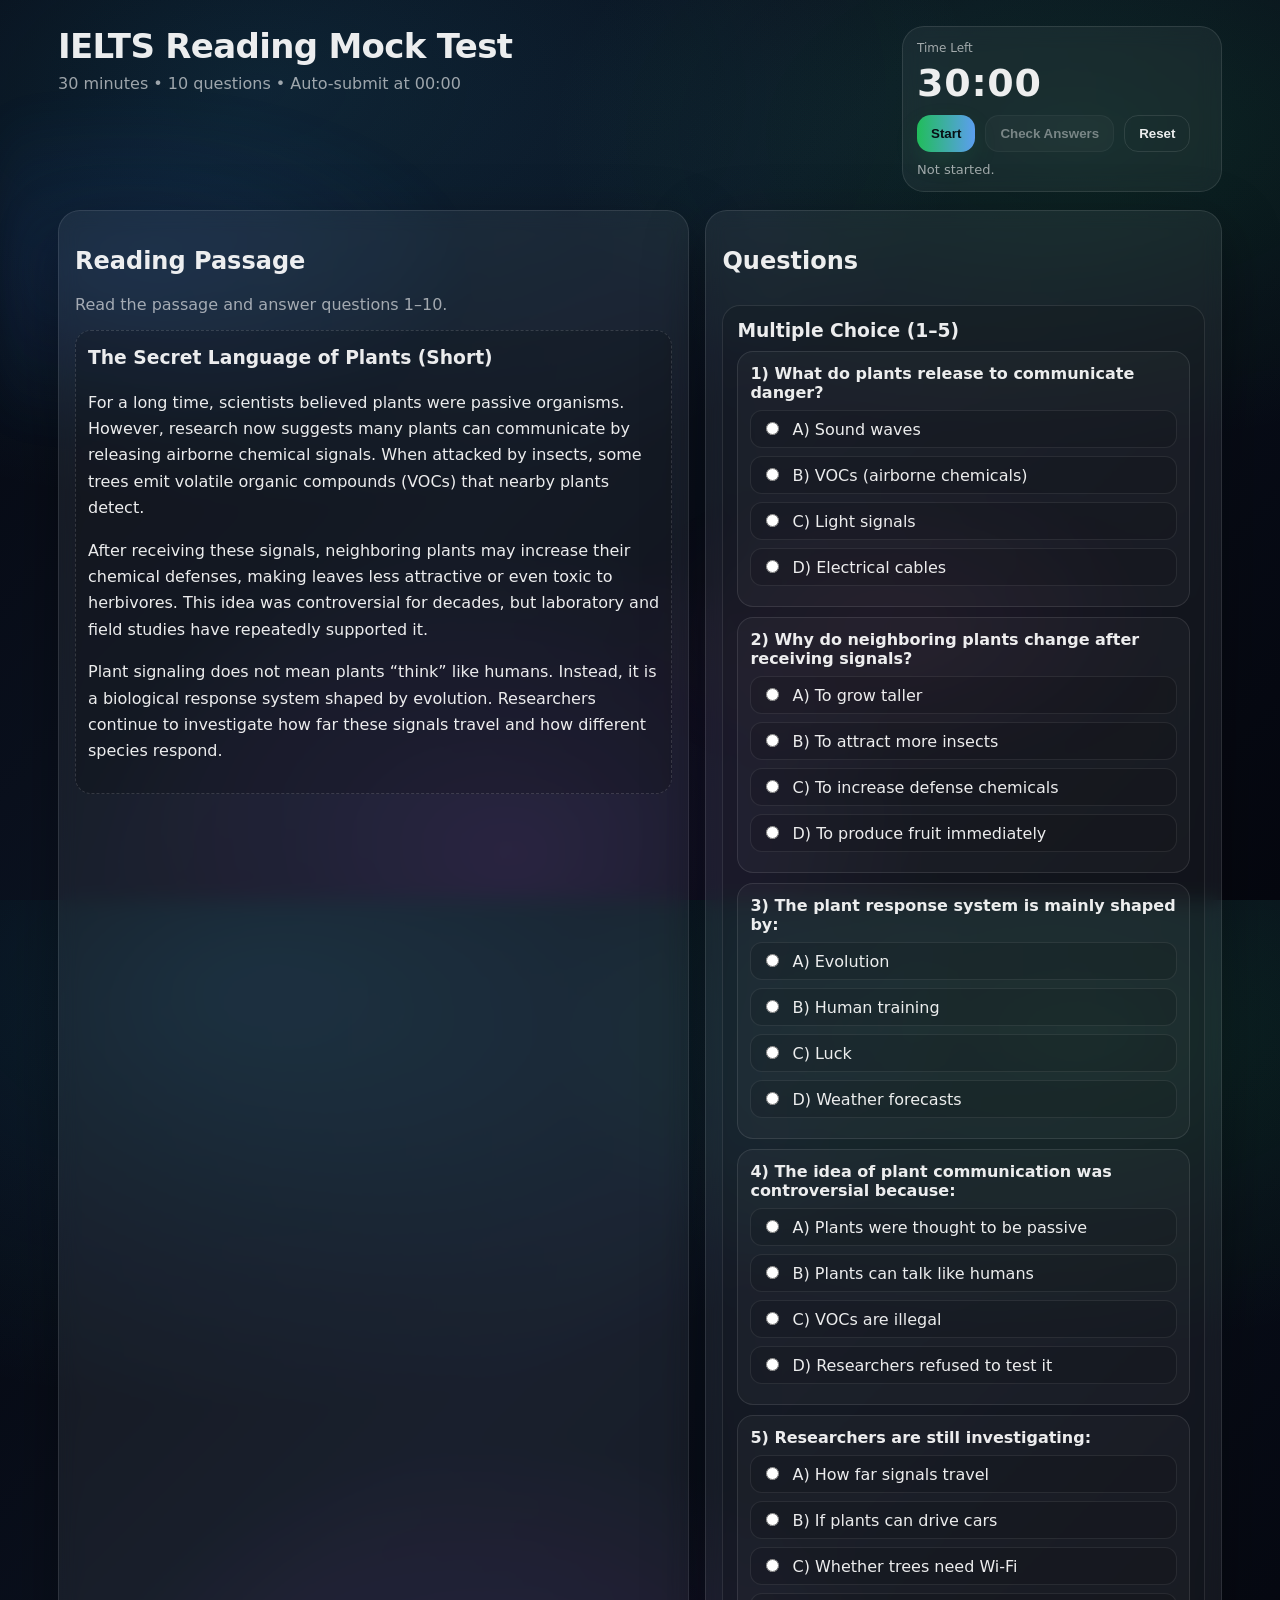
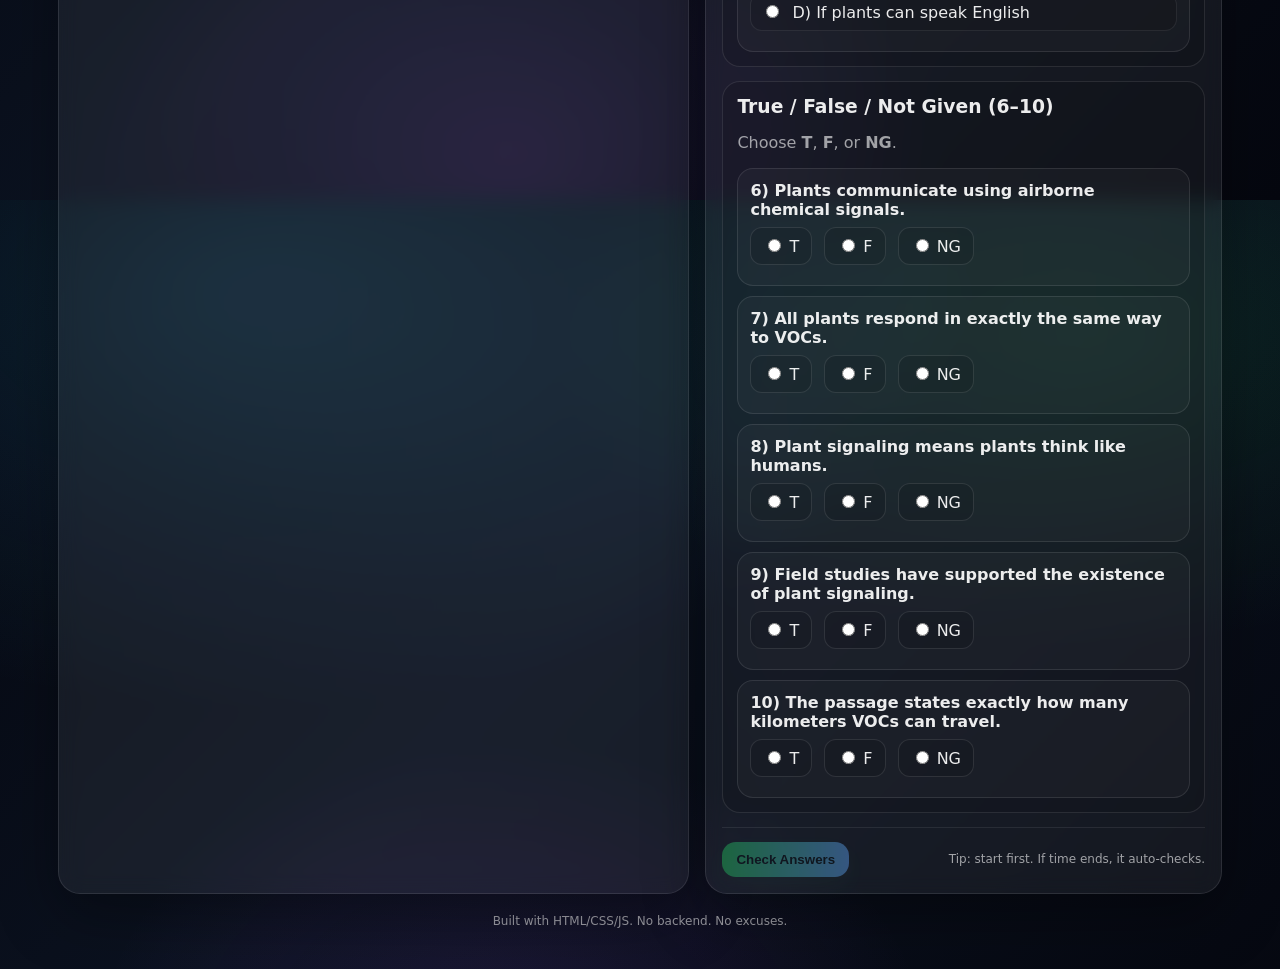
==== index.html @ 50038c68 "first commit" ====
<!doctype html>
<html lang="en">
  <head>
    <meta charset="UTF-8" />
    <meta name="viewport" content="width=device-width, initial-scale=1.0" />
    <title>IELTS Reading exam</title>
    <link rel="stylesheet" href="./style.css" />
  </head>
  <body>
    <div class="bg"></div>

    <main class="wrap">
      <header class="top">
        <div>
          <h1>IELTS Reading Mock Test</h1>
          <p class="sub">30 minutes • 10 questions • Auto-submit at 00:00</p>
        </div>

        <div class="timerBox" aria-live="polite">
          <div class="timerLabel">Time Left</div>
          <div id="timer" class="timer">30:00</div>

          <div class="controls">
            <button id="startBtn" class="btn primary">Start</button>
            <button id="checkBtn" class="btn" disabled>Check Answers</button>
            <button id="resetBtn" class="btn ghost">Reset</button>
          </div>

          <div id="status" class="status">Not started.</div>
        </div>
      </header>

      <section class="grid">
        <!-- Passage -->
        <article class="card passage">
          <h2>Reading Passage</h2>
          <p class="muted">Read the passage and answer questions 1–10.</p>

          <div class="passageText">
            <h3>The Secret Language of Plants (Short)</h3>
            <p>
              For a long time, scientists believed plants were passive organisms.
              However, research now suggests many plants can communicate by releasing
              airborne chemical signals. When attacked by insects, some trees emit
              volatile organic compounds (VOCs) that nearby plants detect.
            </p>
            <p>
              After receiving these signals, neighboring plants may increase their
              chemical defenses, making leaves less attractive or even toxic to
              herbivores. This idea was controversial for decades, but laboratory and
              field studies have repeatedly supported it.
            </p>
            <p>
              Plant signaling does not mean plants “think” like humans. Instead, it is
              a biological response system shaped by evolution. Researchers continue to
              investigate how far these signals travel and how different species respond.
            </p>
          </div>
        </article>

        <!-- Questions -->
        <article class="card questions">
          <div class="qHead">
            <h2>Questions</h2>
            <div id="scoreBox" class="scoreBox hidden">
              <span class="scoreLabel">Score</span>
              <span id="score" class="score">0/10</span>
            </div>
          </div>

          <form id="testForm" class="form">
            <!-- Q1-5: MCQ -->
            <section class="qBlock">
              <h3>Multiple Choice (1–5)</h3>

              <div class="q" data-q="1">
                <div class="qTitle">1) What do plants release to communicate danger?</div>
                <label class="opt"><input type="radio" name="q1" value="A" /> A) Sound waves</label>
                <label class="opt"><input type="radio" name="q1" value="B" /> B) VOCs (airborne chemicals)</label>
                <label class="opt"><input type="radio" name="q1" value="C" /> C) Light signals</label>
                <label class="opt"><input type="radio" name="q1" value="D" /> D) Electrical cables</label>
                <div class="feedback" id="fb1"></div>
              </div>

              <div class="q" data-q="2">
                <div class="qTitle">2) Why do neighboring plants change after receiving signals?</div>
                <label class="opt"><input type="radio" name="q2" value="A" /> A) To grow taller</label>
                <label class="opt"><input type="radio" name="q2" value="B" /> B) To attract more insects</label>
                <label class="opt"><input type="radio" name="q2" value="C" /> C) To increase defense chemicals</label>
                <label class="opt"><input type="radio" name="q2" value="D" /> D) To produce fruit immediately</label>
                <div class="feedback" id="fb2"></div>
              </div>

              <div class="q" data-q="3">
                <div class="qTitle">3) The plant response system is mainly shaped by:</div>
                <label class="opt"><input type="radio" name="q3" value="A" /> A) Evolution</label>
                <label class="opt"><input type="radio" name="q3" value="B" /> B) Human training</label>
                <label class="opt"><input type="radio" name="q3" value="C" /> C) Luck</label>
                <label class="opt"><input type="radio" name="q3" value="D" /> D) Weather forecasts</label>
                <div class="feedback" id="fb3"></div>
              </div>

              <div class="q" data-q="4">
                <div class="qTitle">4) The idea of plant communication was controversial because:</div>
                <label class="opt"><input type="radio" name="q4" value="A" /> A) Plants were thought to be passive</label>
                <label class="opt"><input type="radio" name="q4" value="B" /> B) Plants can talk like humans</label>
                <label class="opt"><input type="radio" name="q4" value="C" /> C) VOCs are illegal</label>
                <label class="opt"><input type="radio" name="q4" value="D" /> D) Researchers refused to test it</label>
                <div class="feedback" id="fb4"></div>
              </div>

              <div class="q" data-q="5">
                <div class="qTitle">5) Researchers are still investigating:</div>
                <label class="opt"><input type="radio" name="q5" value="A" /> A) How far signals travel</label>
                <label class="opt"><input type="radio" name="q5" value="B" /> B) If plants can drive cars</label>
                <label class="opt"><input type="radio" name="q5" value="C" /> C) Whether trees need Wi-Fi</label>
                <label class="opt"><input type="radio" name="q5" value="D" /> D) If plants can speak English</label>
                <div class="feedback" id="fb5"></div>
              </div>
            </section>

            <!-- Q6-10: True/False/Not Given -->
            <section class="qBlock">
              <h3>True / False / Not Given (6–10)</h3>
              <p class="muted">Choose <b>T</b>, <b>F</b>, or <b>NG</b>.</p>

              <div class="q" data-q="6">
                <div class="qTitle">6) Plants communicate using airborne chemical signals.</div>
                <div class="tf">
                  <label><input type="radio" name="q6" value="T" /> T</label>
                  <label><input type="radio" name="q6" value="F" /> F</label>
                  <label><input type="radio" name="q6" value="NG" /> NG</label>
                </div>
                <div class="feedback" id="fb6"></div>
              </div>

              <div class="q" data-q="7">
                <div class="qTitle">7) All plants respond in exactly the same way to VOCs.</div>
                <div class="tf">
                  <label><input type="radio" name="q7" value="T" /> T</label>
                  <label><input type="radio" name="q7" value="F" /> F</label>
                  <label><input type="radio" name="q7" value="NG" /> NG</label>
                </div>
                <div class="feedback" id="fb7"></div>
              </div>

              <div class="q" data-q="8">
                <div class="qTitle">8) Plant signaling means plants think like humans.</div>
                <div class="tf">
                  <label><input type="radio" name="q8" value="T" /> T</label>
                  <label><input type="radio" name="q8" value="F" /> F</label>
                  <label><input type="radio" name="q8" value="NG" /> NG</label>
                </div>
                <div class="feedback" id="fb8"></div>
              </div>

              <div class="q" data-q="9">
                <div class="qTitle">9) Field studies have supported the existence of plant signaling.</div>
                <div class="tf">
                  <label><input type="radio" name="q9" value="T" /> T</label>
                  <label><input type="radio" name="q9" value="F" /> F</label>
                  <label><input type="radio" name="q9" value="NG" /> NG</label>
                </div>
                <div class="feedback" id="fb9"></div>
              </div>

              <div class="q" data-q="10">
                <div class="qTitle">10) The passage states exactly how many kilometers VOCs can travel.</div>
                <div class="tf">
                  <label><input type="radio" name="q10" value="T" /> T</label>
                  <label><input type="radio" name="q10" value="F" /> F</label>
                  <label><input type="radio" name="q10" value="NG" /> NG</label>
                </div>
                <div class="feedback" id="fb10"></div>
              </div>
            </section>

            <div class="bottomBar">
              <button type="button" id="checkBtnBottom" class="btn primary" disabled>
                Check Answers
              </button>
              <span class="muted small">Tip: start first. If time ends, it auto-checks.</span>
            </div>
          </form>
        </article>
      </section>

      <footer class="foot">
        <span class="muted small">Built with HTML/CSS/JS. No backend. No excuses.</span>
      </footer>
    </main>

    <script src="./app.js"></script>
  </body>
</html>
---- style.css ----
:root{
  --bg1:#05070f;
  --bg2:#0b1220;
  --glass: rgba(255,255,255,.06);
  --border: rgba(255,255,255,.10);
  --text: rgba(255,255,255,.92);
  --muted: rgba(255,255,255,.60);
  --good: rgba(34,197,94,.95);
  --bad: rgba(239,68,68,.95);
  --warn: rgba(245,158,11,.95);
}

*{ box-sizing:border-box; }
html,body{ height:100%; }
body{
  margin:0;
  font-family: ui-sans-serif, system-ui, -apple-system, Segoe UI, Roboto, Arial;
  color: var(--text);
  background: radial-gradient(1200px 700px at 20% 10%, rgba(56,189,248,.14), transparent 60%),
              radial-gradient(900px 520px at 85% 15%, rgba(34,197,94,.12), transparent 60%),
              radial-gradient(700px 520px at 40% 95%, rgba(168,85,247,.12), transparent 60%),
              linear-gradient(135deg, var(--bg1) 0%, var(--bg2) 45%, var(--bg1) 100%);
  overflow-x:hidden;
}

.bg{
  position:fixed; inset:-2px;
  background:
    radial-gradient(600px 300px at 10% 30%, rgba(59,130,246,.18), transparent 60%),
    radial-gradient(500px 280px at 70% 70%, rgba(236,72,153,.10), transparent 60%);
  filter: blur(18px);
  pointer-events:none;
  opacity:.7;
}

.wrap{ max-width: 1200px; margin: 0 auto; padding: 26px 18px 40px; position:relative; }
.top{ display:flex; gap:18px; justify-content:space-between; align-items:flex-start; flex-wrap:wrap; }

h1{ margin:0; font-size: clamp(22px, 3vw, 34px); letter-spacing:-.02em; }
.sub{ margin:8px 0 0; color: var(--muted); }

.grid{
  margin-top: 18px;
  display:grid;
  grid-template-columns: 1.1fr .9fr;
  gap: 16px;
}
@media (max-width: 960px){
  .grid{ grid-template-columns: 1fr; }
}

.card{
  border: 1px solid var(--border);
  background: var(--glass);
  backdrop-filter: blur(10px);
  border-radius: 22px;
  padding: 16px;
  box-shadow: 0 20px 60px rgba(0,0,0,.35);
}

.passageText{
  margin-top: 10px;
  padding: 12px;
  border-radius: 16px;
  border: 1px dashed rgba(255,255,255,.14);
  background: rgba(0,0,0,.16);
  line-height: 1.65;
}
.passageText h3{ margin: 0 0 8px; }

.timerBox{
  min-width: 320px;
  padding: 14px;
  border-radius: 22px;
  border: 1px solid var(--border);
  background: rgba(255,255,255,.05);
  backdrop-filter: blur(10px);
}
.timerLabel{ color: var(--muted); font-size: 12px; }
.timer{
  margin-top: 6px;
  font-size: 38px;
  font-weight: 800;
  letter-spacing: .02em;
}
.timer.warn{ color: var(--warn); }
.timer.danger{ color: var(--bad); }

.controls{ display:flex; gap:10px; margin-top: 10px; flex-wrap:wrap; }
.status{ margin-top: 10px; color: var(--muted); font-size: 13px; }

.btn{
  border: 1px solid var(--border);
  background: rgba(255,255,255,.06);
  color: var(--text);
  padding: 10px 14px;
  border-radius: 14px;
  cursor:pointer;
  font-weight: 650;
  transition: transform .06s ease, background .2s ease, opacity .2s ease;
}
.btn:hover{ background: rgba(255,255,255,.10); }
.btn:active{ transform: scale(.99); }
.btn:disabled{ opacity:.45; cursor:not-allowed; }

.btn.primary{
  border: none;
  color: #071015;
  background: linear-gradient(90deg, rgba(34,197,94,.95), rgba(96,165,250,.95));
  box-shadow: 0 10px 26px rgba(34,197,94,.10);
}
.btn.ghost{
  background: transparent;
}

.questions .qHead{
  display:flex; justify-content:space-between; align-items:center; gap:10px;
}
.scoreBox{
  display:flex; gap:10px; align-items:baseline;
  padding: 10px 12px;
  border-radius: 16px;
  border: 1px solid rgba(255,255,255,.12);
  background: rgba(0,0,0,.14);
}
.scoreBox.hidden{ display:none; }
.scoreLabel{ color: var(--muted); font-size: 12px; }
.score{ font-size: 22px; font-weight: 900; }

.form{ margin-top: 10px; display:flex; flex-direction:column; gap:14px; }
.qBlock{
  border-radius: 18px;
  border: 1px solid rgba(255,255,255,.10);
  background: rgba(0,0,0,.12);
  padding: 14px;
}
.qBlock h3{ margin:0 0 10px; }
.muted{ color: var(--muted); }
.small{ font-size: 12px; }

.q{
  padding: 12px;
  border-radius: 16px;
  border: 1px solid rgba(255,255,255,.10);
  background: rgba(255,255,255,.03);
  margin-top: 10px;
}
.qTitle{ font-weight: 750; margin-bottom: 8px; }
.opt{
  display:block;
  padding: 8px 10px;
  border-radius: 12px;
  border: 1px solid rgba(255,255,255,.08);
  margin: 8px 0;
  cursor:pointer;
  background: rgba(0,0,0,.10);
}
.opt input{ margin-right: 8px; }
.tf{ display:flex; gap:12px; flex-wrap:wrap; }
.tf label{
  padding: 8px 12px;
  border-radius: 12px;
  border: 1px solid rgba(255,255,255,.10);
  background: rgba(0,0,0,.10);
  cursor:pointer;
}

.feedback{
  margin-top: 8px;
  font-size: 13px;
  color: var(--muted);
}
.q.correct{ outline: 2px solid rgba(34,197,94,.55); }
.q.wrong{ outline: 2px solid rgba(239,68,68,.55); }

.bottomBar{
  display:flex; justify-content:space-between; align-items:center; gap:10px;
  border-top: 1px solid rgba(255,255,255,.08);
  padding-top: 14px;
}

.foot{ margin-top: 16px; text-align:center; }
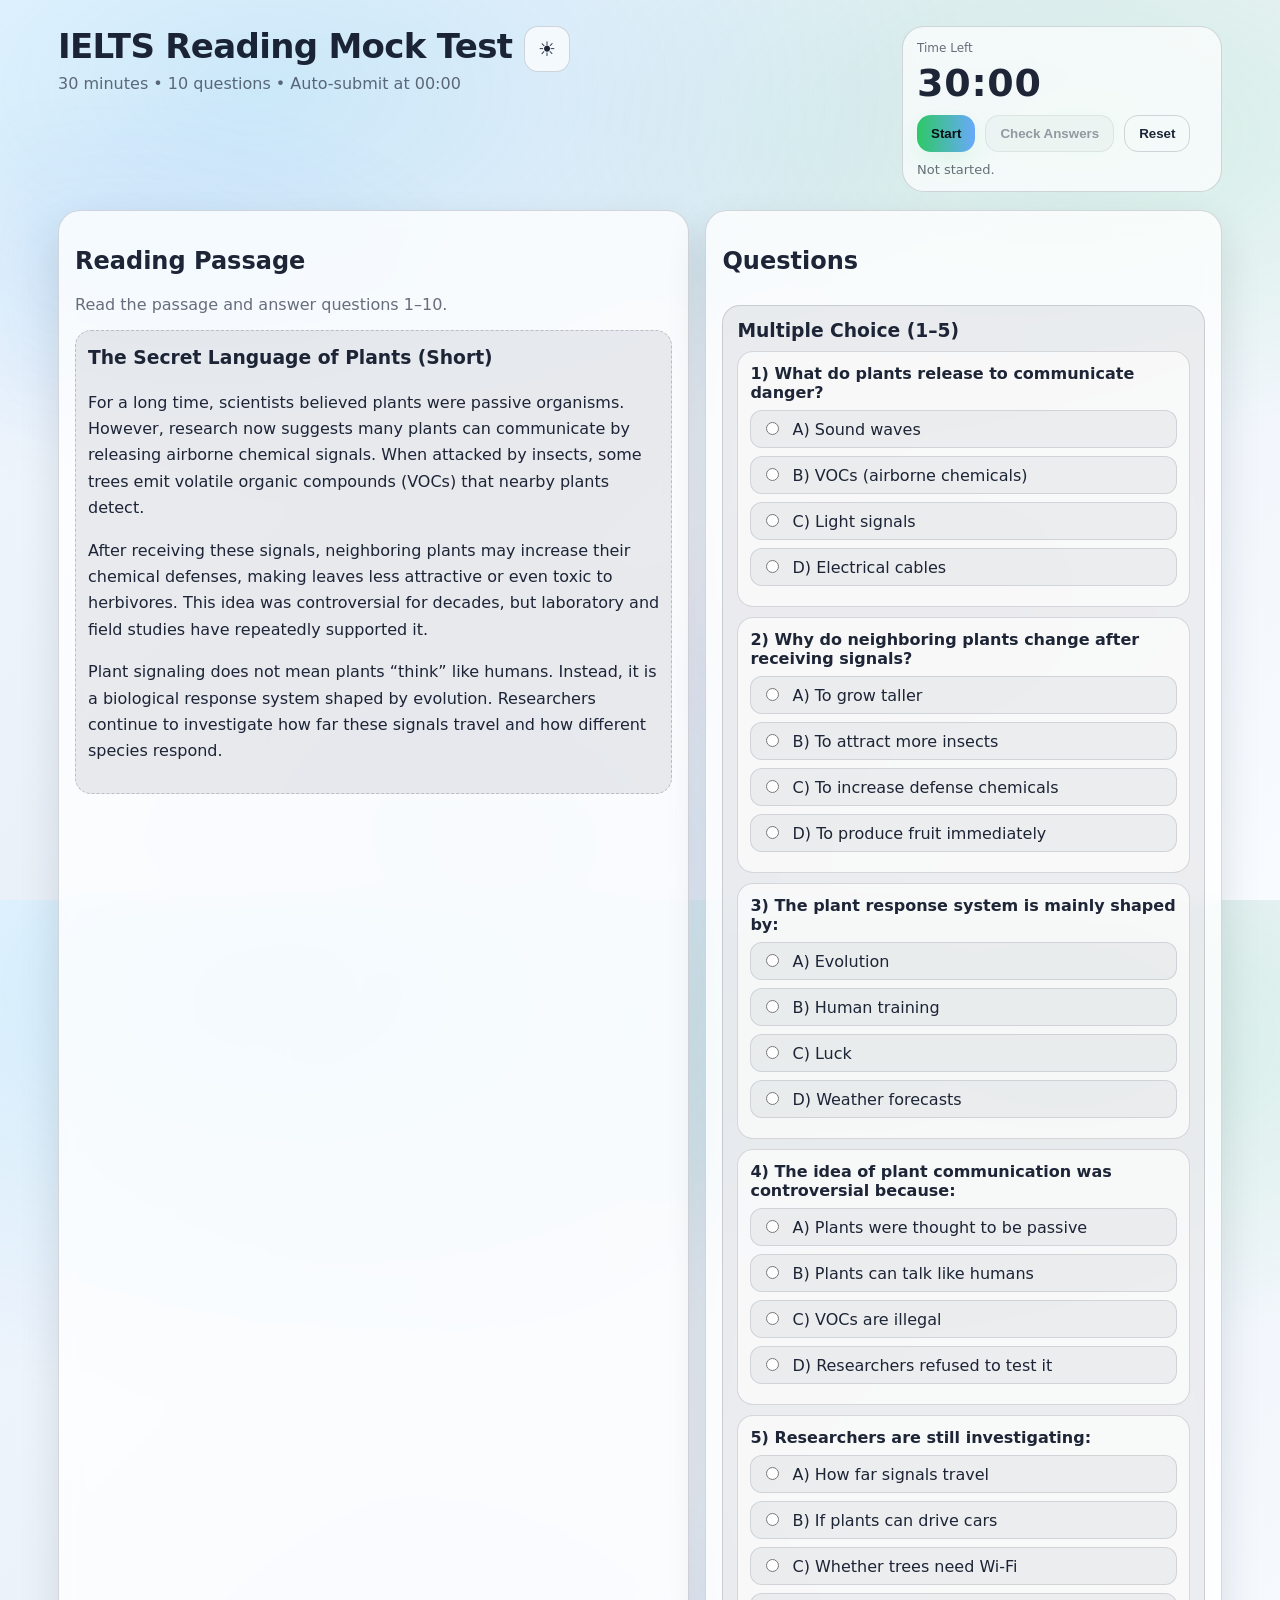
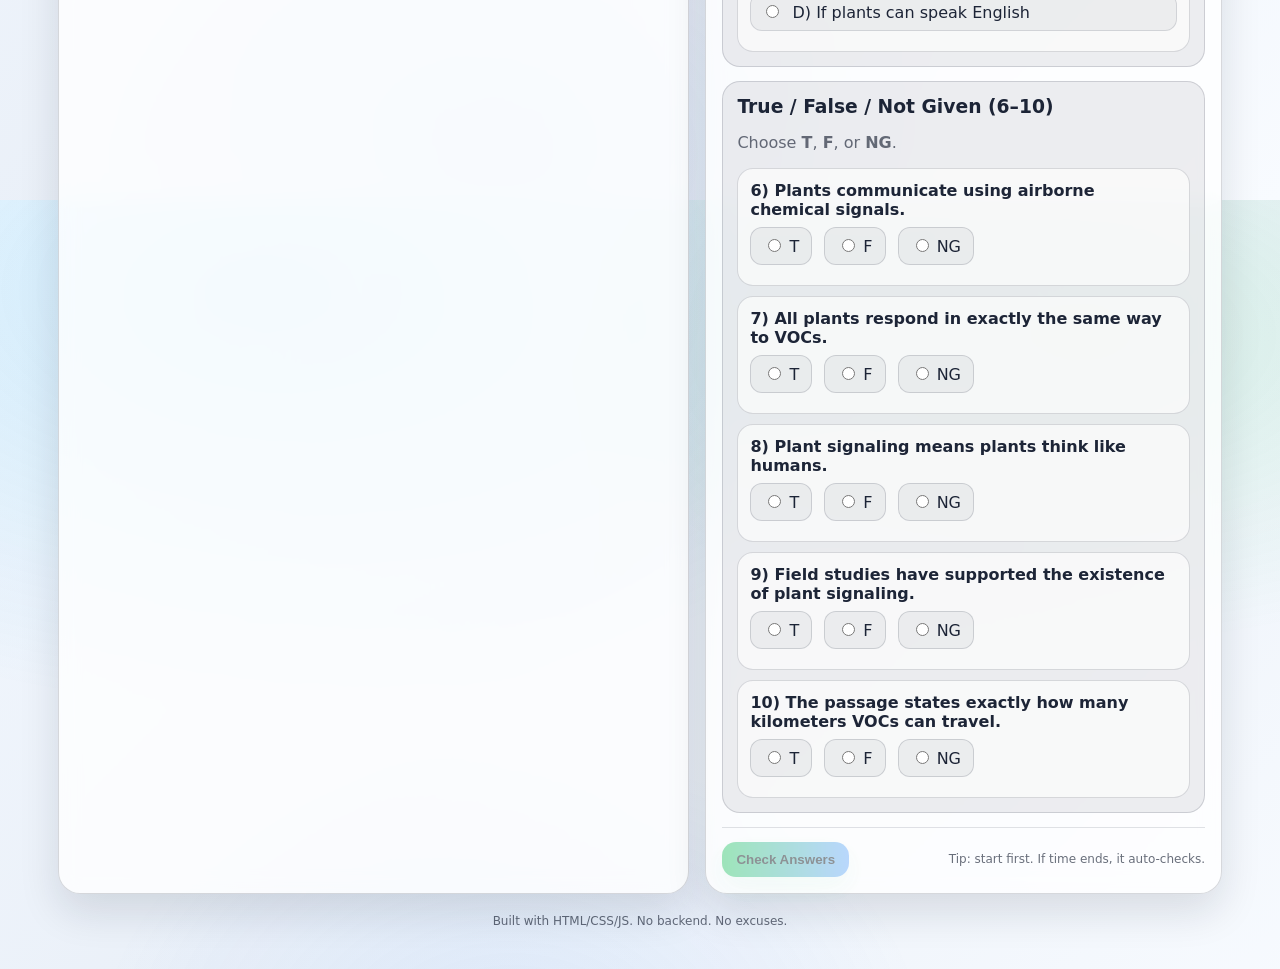
==== commit 893d01d2: "changed" ====
--- a/index.html
+++ b/index.html
@@ -11,9 +11,23 @@
 
     <main class="wrap">
       <header class="top">
-        <div>
-          <h1>IELTS Reading Mock Test</h1>
+        <div class="headInfo">
+          <div>
+            <h1>IELTS Reading Mock Test</h1>
           <p class="sub">30 minutes • 10 questions • Auto-submit at 00:00</p>
+          </div>
+
+          <button
+            id="themeToggle"
+            class="themeToggle"
+            type="button"
+            aria-label="Switch to light mode"
+            aria-pressed="false"
+            title="Toggle dark and light mode"
+          >
+            <span class="themeIcon moon" aria-hidden="true">&#9790;</span>
+            <span class="themeIcon sun" aria-hidden="true">&#9728;</span>
+          </button>
         </div>
 
         <div class="timerBox" aria-live="polite">
--- a/style.css
+++ b/style.css
@@ -5,6 +5,17 @@
   --border: rgba(255,255,255,.10);
   --text: rgba(255,255,255,.92);
   --muted: rgba(255,255,255,.60);
+  --panel: rgba(255,255,255,.05);
+  --surface: rgba(255,255,255,.03);
+  --surface-soft: rgba(0,0,0,.10);
+  --surface-mid: rgba(0,0,0,.12);
+  --surface-strong: rgba(0,0,0,.14);
+  --dash-border: rgba(255,255,255,.14);
+  --outline-soft: rgba(255,255,255,.10);
+  --outline-mid: rgba(255,255,255,.08);
+  --btn-bg: rgba(255,255,255,.06);
+  --btn-hover: rgba(255,255,255,.10);
+  --shadow: 0 20px 60px rgba(0,0,0,.35);
   --good: rgba(34,197,94,.95);
   --bad: rgba(239,68,68,.95);
   --warn: rgba(245,158,11,.95);
@@ -23,6 +34,30 @@
   overflow-x:hidden;
 }
 
+body.light{
+  --bg1:#f3f8ff;
+  --bg2:#eaf0f8;
+  --glass: rgba(255,255,255,.78);
+  --border: rgba(15,23,42,.16);
+  --text: rgba(15,23,42,.94);
+  --muted: rgba(15,23,42,.62);
+  --panel: rgba(255,255,255,.7);
+  --surface: rgba(255,255,255,.62);
+  --surface-soft: rgba(15,23,42,.05);
+  --surface-mid: rgba(15,23,42,.07);
+  --surface-strong: rgba(15,23,42,.08);
+  --dash-border: rgba(15,23,42,.20);
+  --outline-soft: rgba(15,23,42,.15);
+  --outline-mid: rgba(15,23,42,.12);
+  --btn-bg: rgba(15,23,42,.06);
+  --btn-hover: rgba(15,23,42,.11);
+  --shadow: 0 18px 40px rgba(15,23,42,.12);
+  background: radial-gradient(1200px 700px at 20% 10%, rgba(14,165,233,.16), transparent 60%),
+              radial-gradient(900px 520px at 85% 15%, rgba(34,197,94,.13), transparent 60%),
+              radial-gradient(700px 520px at 40% 95%, rgba(59,130,246,.10), transparent 60%),
+              linear-gradient(135deg, var(--bg1) 0%, var(--bg2) 45%, #f8fbff 100%);
+}
+
 .bg{
   position:fixed; inset:-2px;
   background:
@@ -33,8 +68,56 @@
   opacity:.7;
 }
 
+body.light .bg{
+  opacity:.42;
+}
+
 .wrap{ max-width: 1200px; margin: 0 auto; padding: 26px 18px 40px; position:relative; }
 .top{ display:flex; gap:18px; justify-content:space-between; align-items:flex-start; flex-wrap:wrap; }
+.headInfo{ display:flex; gap:12px; align-items:flex-start; flex-wrap:wrap; }
+
+.themeToggle{
+  position:relative;
+  width:46px;
+  height:46px;
+  border: 1px solid var(--border);
+  border-radius:14px;
+  background: var(--panel);
+  color: var(--text);
+  display:inline-flex;
+  align-items:center;
+  justify-content:center;
+  cursor:pointer;
+  transition: transform .08s ease, background .2s ease;
+}
+.themeToggle:hover{ background: var(--btn-hover); }
+.themeToggle:active{ transform: scale(.98); }
+.themeToggle:focus-visible{
+  outline: 2px solid rgba(96,165,250,.9);
+  outline-offset: 2px;
+}
+.themeIcon{
+  position:absolute;
+  font-size:20px;
+  line-height:1;
+  transition: opacity .2s ease, transform .2s ease;
+}
+.themeIcon.moon{
+  opacity:1;
+  transform: translateY(0) rotate(0);
+}
+.themeIcon.sun{
+  opacity:0;
+  transform: translateY(6px) rotate(-25deg);
+}
+body.light .themeIcon.moon{
+  opacity:0;
+  transform: translateY(-6px) rotate(20deg);
+}
+body.light .themeIcon.sun{
+  opacity:1;
+  transform: translateY(0) rotate(0);
+}
 
 h1{ margin:0; font-size: clamp(22px, 3vw, 34px); letter-spacing:-.02em; }
 .sub{ margin:8px 0 0; color: var(--muted); }
@@ -55,15 +138,15 @@
   backdrop-filter: blur(10px);
   border-radius: 22px;
   padding: 16px;
-  box-shadow: 0 20px 60px rgba(0,0,0,.35);
+  box-shadow: var(--shadow);
 }
 
 .passageText{
   margin-top: 10px;
   padding: 12px;
   border-radius: 16px;
-  border: 1px dashed rgba(255,255,255,.14);
-  background: rgba(0,0,0,.16);
+  border: 1px dashed var(--dash-border);
+  background: var(--surface-strong);
   line-height: 1.65;
 }
 .passageText h3{ margin: 0 0 8px; }
@@ -73,7 +156,7 @@
   padding: 14px;
   border-radius: 22px;
   border: 1px solid var(--border);
-  background: rgba(255,255,255,.05);
+  background: var(--panel);
   backdrop-filter: blur(10px);
 }
 .timerLabel{ color: var(--muted); font-size: 12px; }
@@ -91,7 +174,7 @@
 
 .btn{
   border: 1px solid var(--border);
-  background: rgba(255,255,255,.06);
+  background: var(--btn-bg);
   color: var(--text);
   padding: 10px 14px;
   border-radius: 14px;
@@ -99,7 +182,7 @@
   font-weight: 650;
   transition: transform .06s ease, background .2s ease, opacity .2s ease;
 }
-.btn:hover{ background: rgba(255,255,255,.10); }
+.btn:hover{ background: var(--btn-hover); }
 .btn:active{ transform: scale(.99); }
 .btn:disabled{ opacity:.45; cursor:not-allowed; }
 
@@ -120,8 +203,8 @@
   display:flex; gap:10px; align-items:baseline;
   padding: 10px 12px;
   border-radius: 16px;
-  border: 1px solid rgba(255,255,255,.12);
-  background: rgba(0,0,0,.14);
+  border: 1px solid var(--outline-soft);
+  background: var(--surface-strong);
 }
 .scoreBox.hidden{ display:none; }
 .scoreLabel{ color: var(--muted); font-size: 12px; }
@@ -130,8 +213,8 @@
 .form{ margin-top: 10px; display:flex; flex-direction:column; gap:14px; }
 .qBlock{
   border-radius: 18px;
-  border: 1px solid rgba(255,255,255,.10);
-  background: rgba(0,0,0,.12);
+  border: 1px solid var(--outline-soft);
+  background: var(--surface-mid);
   padding: 14px;
 }
 .qBlock h3{ margin:0 0 10px; }
@@ -141,8 +224,8 @@
 .q{
   padding: 12px;
   border-radius: 16px;
-  border: 1px solid rgba(255,255,255,.10);
-  background: rgba(255,255,255,.03);
+  border: 1px solid var(--outline-soft);
+  background: var(--surface);
   margin-top: 10px;
 }
 .qTitle{ font-weight: 750; margin-bottom: 8px; }
@@ -150,18 +233,18 @@
   display:block;
   padding: 8px 10px;
   border-radius: 12px;
-  border: 1px solid rgba(255,255,255,.08);
+  border: 1px solid var(--outline-mid);
   margin: 8px 0;
   cursor:pointer;
-  background: rgba(0,0,0,.10);
+  background: var(--surface-soft);
 }
 .opt input{ margin-right: 8px; }
 .tf{ display:flex; gap:12px; flex-wrap:wrap; }
 .tf label{
   padding: 8px 12px;
   border-radius: 12px;
-  border: 1px solid rgba(255,255,255,.10);
-  background: rgba(0,0,0,.10);
+  border: 1px solid var(--outline-soft);
+  background: var(--surface-soft);
   cursor:pointer;
 }
 
@@ -175,7 +258,7 @@
 
 .bottomBar{
   display:flex; justify-content:space-between; align-items:center; gap:10px;
-  border-top: 1px solid rgba(255,255,255,.08);
+  border-top: 1px solid var(--outline-mid);
   padding-top: 14px;
 }
 
